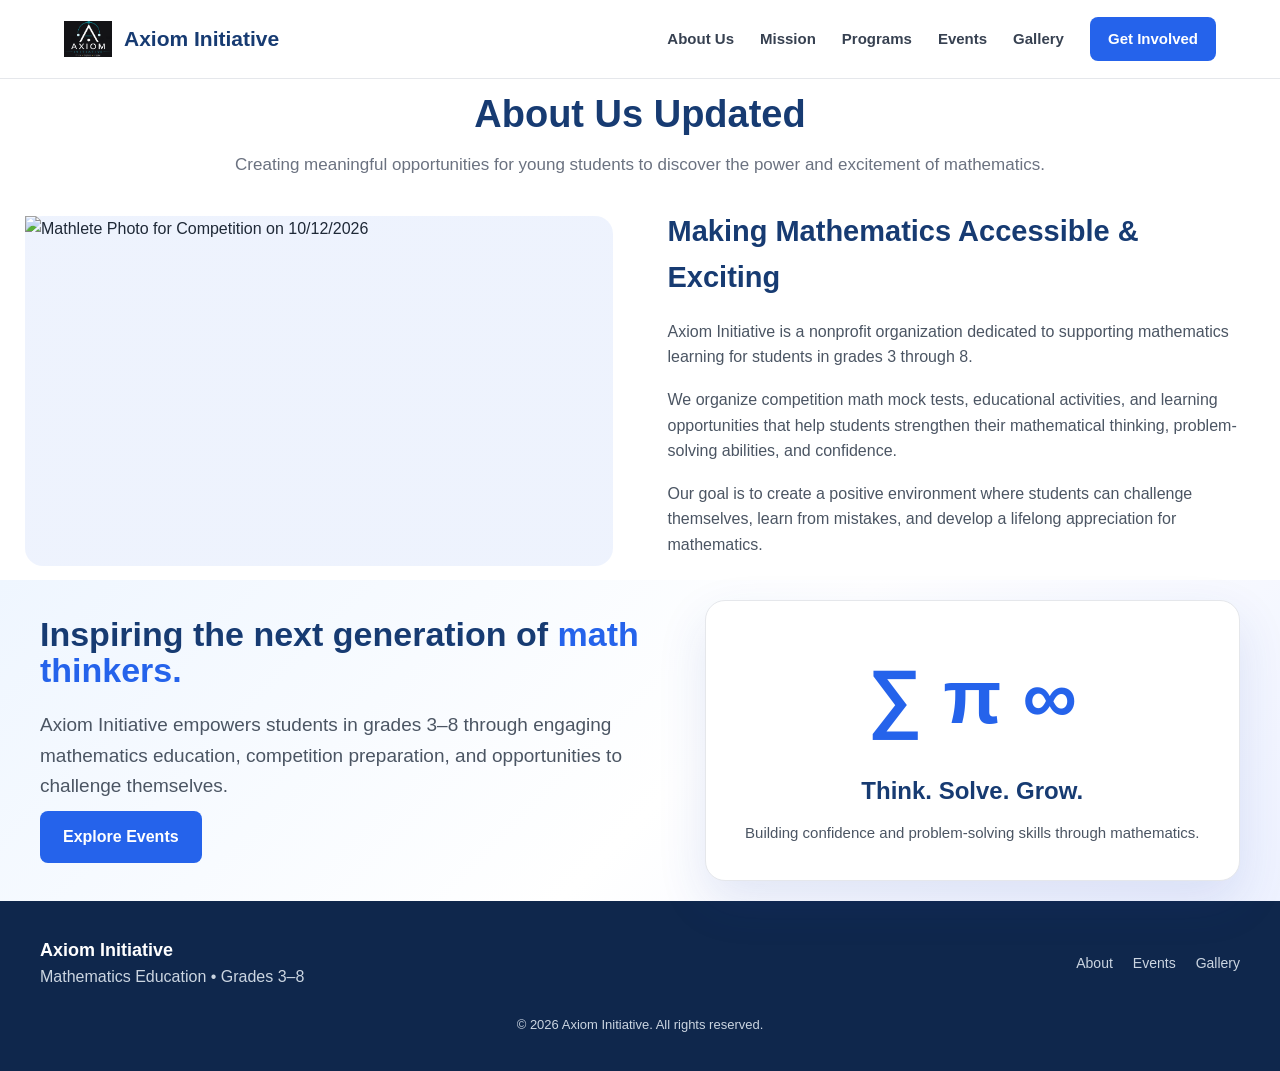
==== about.html @ 8241c3e2 "Update about.html" ====
<!DOCTYPE html>
<!DOCTYPE html>
<html lang="en">
 <head>
  <meta charset="utf-8"/>
  <meta content="width=device-width, initial-scale=1.0" name="viewport"/>
  <meta content="Axiom Initiative provides math education, competition preparation, mock tests, and learning opportunities for students in grades 3-8." name="description"/>
  <title>
   Axiom Initiative | About Us
  </title>
  <link href="styles.css" rel="stylesheet"/>
 </head>
 <body>
  <header>
   <div class="navbar">
    <a class="logo" href="about.html">
     <!-- Replace with your actual logo -->
     <img alt="Axiom Initiative Logo" src="images/AxiomInitiative.png"/>
     <span>
      Axiom Initiative
     </span>
    </a>
    <nav>
     <a href="about.html">
      About Us
     </a>
     <a href="mission.html">
      Mission
     </a>
     <a href="program.html">
      Programs
     </a>
     <a href="events.html">
      Events
     </a>
     <a href="gallery.html">
      Gallery
     </a>
     <a class="nav-button" href="contact.html">
      Get Involved
     </a>
    </nav>
   </div>
  </header>
  <main>
   <section class="about" id="about">
    <div class="about-container">
     <div class="section-heading">
      <h2>
       About Us Updated
      </h2>
      <p>
       Creating meaningful opportunities for young students
            to discover the power and excitement of mathematics.
      </p>
    </div>
     <div class="about-grid">
      <div class="about-image">
       <img alt="Mathlete Photo for Competition on 10/12/2026" src="images/MathletesPhoto.jpg"/>
      </div>
      <div class="about-content">
       <h3>
        Making Mathematics Accessible &amp; Exciting
       </h3>
       <p>
        Axiom Initiative is a nonprofit organization dedicated
              to supporting mathematics learning for students in
              grades 3 through 8.
       </p>
       <p>
        We organize competition math mock tests, educational
              activities, and learning opportunities that help
              students strengthen their mathematical thinking,
              problem-solving abilities, and confidence.
       </p>
       <p>
        Our goal is to create a positive environment where
              students can challenge themselves, learn from mistakes,
              and develop a lifelong appreciation for mathematics.
       </p>
      </div>
     </div>
    </div>
   </section>
   <section class="hero" id="home">
    <div class="hero-container">
     <div>
      <h1>
       Inspiring the next generation of
       <span>
        math thinkers.
       </span>
      </h1>
      <p>
       Axiom Initiative empowers students in grades 3–8 through
            engaging mathematics education, competition preparation,
            and opportunities to challenge themselves.
      </p>
      <div class="hero-buttons">
       <a class="button button-primary" href="events.html">
        Explore Events
       </a>
      </div>
     </div>
     <div class="hero-card">
      <div class="math-symbols">
       ∑ π ∞
      </div>
      <h3>
       Think. Solve. Grow.
      </h3>
      <p>
       Building confidence and problem-solving skills
            through mathematics.
      </p>
     </div>
    </div>
   </section>
  </main>
  <footer>
   <div class="footer-container">
    <div>
     <div class="footer-brand">
      Axiom Initiative
     </div>
     <div>
      Mathematics Education • Grades 3–8
     </div>
    </div>
    <div class="footer-links">
     <a href="about.html">
      About
     </a>
     <a href="events.html">
      Events
     </a>
     <a href="gallery.html">
      Gallery
     </a>
    </div>
   </div>
   <div style="text-align:center; margin-top:25px; font-size:13px;">
    © 2026 Axiom Initiative. All rights reserved.
   </div>
  </footer>
 </body>
</html>
---- styles.css ----
* {
      margin: 0;
      padding: 0;
      box-sizing: border-box;
    }

    html {
      scroll-behavior: smooth;
    }

    body {
      font-family: Arial, Helvetica, sans-serif;
      line-height: 1.6;
      color: #1f2937;
      background: #ffffff;
    }

    a {
      text-decoration: none;
      color: inherit;
    }

    img {
      max-width: 100%;
      display: block;
    }

    /* ---------- Header ---------- */

    header {
      position: sticky;
      top: 0;
      z-index: 1000;
      background: rgba(255, 255, 255, 0.96);
      border-bottom: 1px solid #e5e7eb;
      backdrop-filter: blur(10px);
    }

    .navbar {
      max-width: 1200px;
      margin: auto;
      padding: 15px 24px;
      display: flex;
      align-items: center;
      justify-content: space-between;
    }

    .logo {
      display: flex;
      align-items: center;
      gap: 12px;
      font-weight: 800;
      font-size: 21px;
      color: #173b72;
    }

    .logo img {
      width: 48px;
      height: 48px;
      object-fit: contain;
    }

    nav {
      display: flex;
      gap: 26px;
      align-items: center;
    }

    nav a {
      font-size: 15px;
      font-weight: 600;
      color: #374151;
      transition: color 0.2s;
    }

    nav a:hover {
      color: #2563eb;
    }

    .nav-button {
      background: #2563eb;
      color: white;
      padding: 10px 18px;
      border-radius: 8px;
    }

    .nav-button:hover {
      color: white;
      background: #1d4ed8;
    }

    /* ---------- Hero ---------- */

    .hero {
      background:
        linear-gradient(135deg, #eff6ff 0%, #ffffff 55%, #eef2ff 100%);
      padding: 20px 24px 20px;
    }

    .hero-container {
      max-width: 1200px;
      margin: auto;
      display: grid;
      grid-template-columns: 1.1fr 0.9fr;
      align-items: center;
      gap: 10px;
    }

    .hero h1 {
      font-size: clamp(21px, 3vw, 34px);
      line-height: 1.05;
      color: #173b72;
      margin-bottom: 22px;
    }

    .hero h1 span {
      color: #2563eb;
    }

    .hero p {
      max-width: 650px;
      font-size: 19px;
      color: #4b5563;
      margin-bottom: 10px;
    }

    .hero-buttons {
      display: flex;
      flex-wrap: wrap;
      gap: 14px;
    }

    .button {
      display: inline-block;
      padding: 13px 23px;
      border-radius: 8px;
      font-weight: 700;
      transition: 0.2s;
    }

    .button-primary {
      background: #2563eb;
      color: white;
    }

    .button-primary:hover {
      background: #1d4ed8;
    }

    .button-secondary {
      border: 1px solid #cbd5e1;
      background: white;
      color: #173b72;
    }

    .button-secondary:hover {
      background: #f8fafc;
    }

    .hero-card {
      background: white;
      padding: 35px;
      border-radius: 20px;
      box-shadow: 0 20px 50px rgba(30, 64, 175, 0.12);
      border: 1px solid #e5e7eb;
    }

    .math-symbols {
      font-size: 76px;
      text-align: center;
      color: #2563eb;
      font-weight: 800;
      margin-bottom: 15px;
    }

    .hero-card h3 {
      text-align: center;
      color: #173b72;
      margin-bottom: 10px;
      font-size: 24px;
    }

    .hero-card p {
      text-align: center;
      font-size: 15px;
      margin: 0;
    }

    /* ---------- General Sections ---------- */

    section {
      padding: 5px 25px;
    }

    .section-container {
      max-width: 1200px;
      margin: auto;
    }

    .section-heading {
      text-align: center;
      margin-bottom: 30px;
    }

    .section-heading h2 {
      font-size: 38px;
      color: #173b72;
      margin-bottom: 6px;
    }

    .section-heading p {
      max-width: 1000px;
      margin: auto;
      color: #6b7280;
      font-size: 17px;
    }

    /* ---------- About ---------- */

    .about {
      background: white;
    }

    .about-grid {
      display: grid;
      grid-template-columns: 1fr 1fr;
      gap: 55px;
      align-items: center;
    }

    .about-image {
      min-height: 350px;
      border-radius: 18px;
      background:
        linear-gradient(rgba(37, 99, 235, 0.08), rgba(37, 99, 235, 0.08)),
        url("images/about-math.jpg") center/cover;
    }

    .about-content h3 {
      color: #173b72;
      font-size: 29px;
      margin-bottom: 18px;
    }

    .about-content p {
      color: #4b5563;
      margin-bottom: 17px;
    }

    /* ---------- Mission ---------- */

    .mission {
      background: #f8fafc;
    }

    .mission-grid {
      display: grid;
      grid-template-columns: repeat(3, 1fr);
      gap: 25px;
    }

    .mission-card {
      background: white;
      padding: 32px 27px;
      border-radius: 14px;
      border: 1px solid #e5e7eb;
      text-align: center;
    }

    .mission-icon {
      font-size: 38px;
      margin-bottom: 15px;
    }

    .mission-card h3 {
      color: #173b72;
      margin-bottom: 10px;
      font-size: 21px;
    }

    .mission-card p {
      color: #6b7280;
      font-size: 15px;
    }

    /* ---------- Programs ---------- */

    .programs {
      background: white;
    }

    .program-grid {
      display: grid;
      grid-template-columns: repeat(2, 1fr);
      gap: 25px;
    }

    .program-card {
      padding: 32px;
      border-radius: 14px;
      background: #eff6ff;
      border-left: 5px solid #2563eb;
    }

    .program-card h3 {
      color: #173b72;
      margin-bottom: 10px;
      font-size: 22px;
    }

    .program-card p {
      color: #4b5563;
    }

    /* ---------- Events ---------- */

    .events {
      background: #f8fafc;
    }

    .event-card {
      display: grid;
      grid-template-columns: 130px 1fr auto;
      gap: 25px;
      align-items: center;
      background: white;
      padding: 25px;
      margin-bottom: 18px;
      border-radius: 14px;
      border: 1px solid #e5e7eb;
    }

    .event-date {
      text-align: center;
      background: #2563eb;
      color: white;
      padding: 15px;
      border-radius: 10px;
    }

    .event-date strong {
      display: block;
      font-size: 30px;
      line-height: 1;
    }

    .event-date span {
      font-size: 13px;
      text-transform: uppercase;
    }

    .event-info h3 {
      color: #173b72;
      margin-bottom: 5px;
    }

    .event-info p {
      color: #6b7280;
      font-size: 15px;
    }

    .event-button {
      background: #173b72;
      color: white;
      padding: 10px 16px;
      border-radius: 7px;
      font-size: 14px;
      font-weight: 700;
    }

    /* ---------- Gallery ---------- */

    .gallery {
      background: white;
    }

    .gallery-grid {
      display: grid;
      grid-template-columns: repeat(3, 1fr);
      gap: 18px;
    }

    .gallery-item {
      height: 250px;
      border-radius: 13px;
      overflow: hidden;
      background: #e5e7eb;
    }

    .gallery-item img {
      width: 100%;
      height: 100%;
      object-fit: cover;
      transition: transform 0.3s;
    }

    .gallery-item:hover img {
      transform: scale(1.05);
    }

    /* ---------- CTA ---------- */

    .cta {
      background: #173b72;
      color: white;
      text-align: center;
    }

    .cta h2 {
      font-size: 36px;
      margin-bottom: 15px;
    }

    .cta p {
      max-width: 650px;
      margin: 0 auto 25px;
      color: #dbeafe;
    }

    .cta .button {
      background: white;
      color: #173b72;
    }

    /* ---------- Footer ---------- */

    footer {
      background: #0f274c;
      color: #cbd5e1;
      padding: 35px 24px;
    }

    .footer-container {
      max-width: 1200px;
      margin: auto;
      display: flex;
      justify-content: space-between;
      gap: 25px;
      align-items: center;
    }

    .footer-brand {
      color: white;
      font-weight: 700;
      font-size: 18px;
    }

    .footer-links {
      display: flex;
      gap: 20px;
      font-size: 14px;
    }

    /* ---------- Mobile ---------- */

    @media (max-width: 850px) {
      nav {
        display: none;
      }

      .hero-container,
      .about-grid {
        grid-template-columns: 1fr;
      }

      .mission-grid {
        grid-template-columns: 1fr;
      }

      .program-grid {
        grid-template-columns: 1fr;
      }

      .event-card {
        grid-template-columns: 90px 1fr;
      }

      .event-button {
        grid-column: 2;
        width: fit-content;
      }

      .gallery-grid {
        grid-template-columns: repeat(2, 1fr);
      }

      .footer-container {
        flex-direction: column;
        text-align: center;
      }
    }

    @media (max-width: 520px) {
      .hero {
        padding: 65px 20px;
      }

      section {
        padding: 65px 20px;
      }

      .gallery-grid {
        grid-template-columns: 1fr;
      }

      .event-card {
        grid-template-columns: 1fr;
      }

      .event-button {
        grid-column: auto;
      }
    }
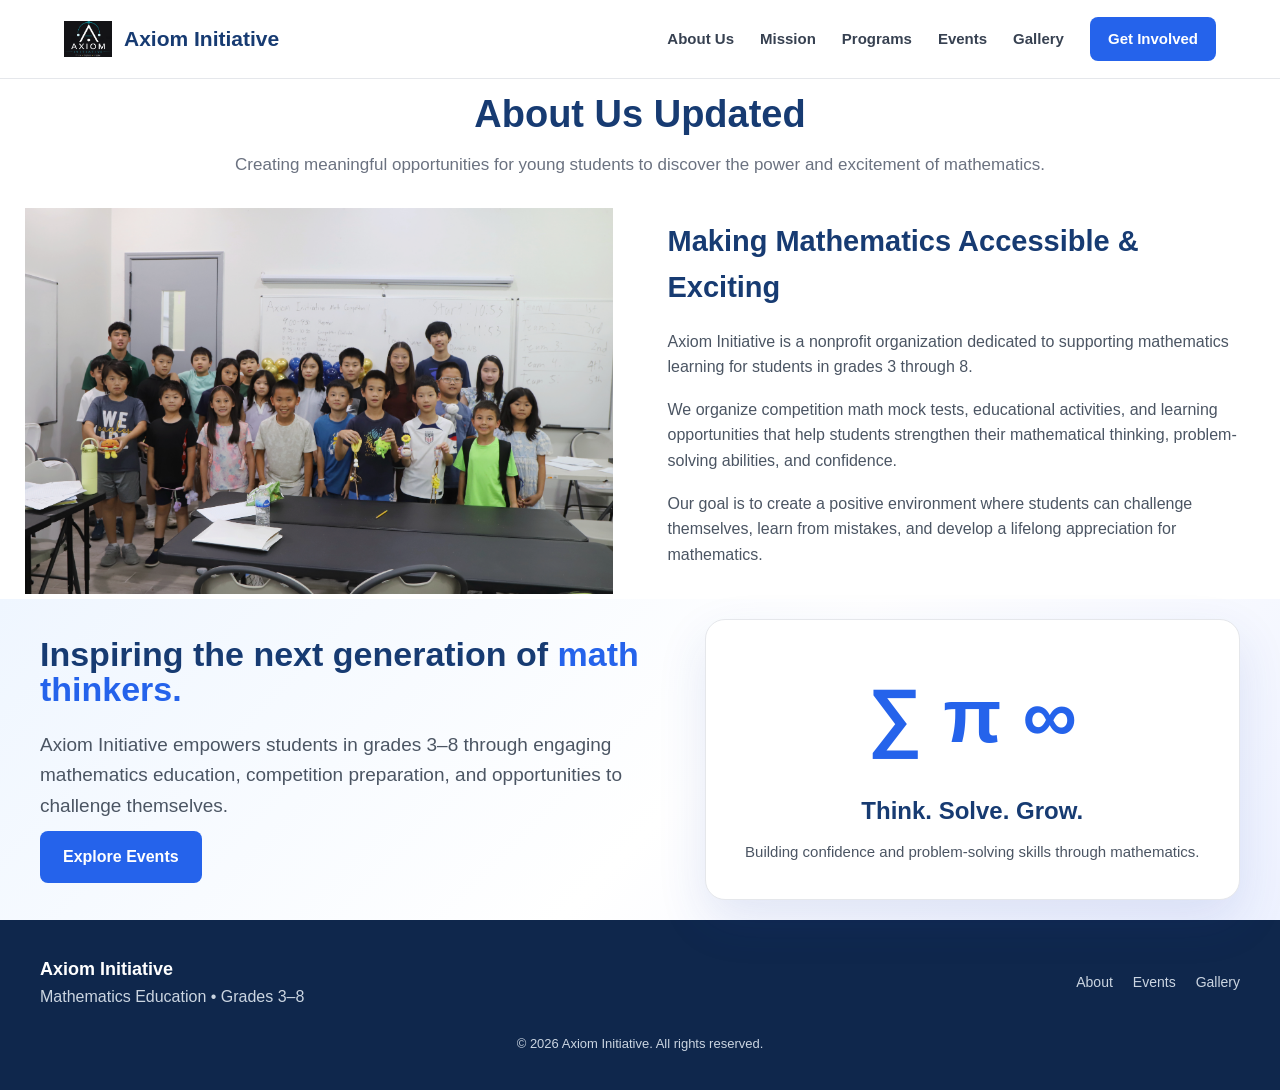
==== commit fdac0a7c: "Update about.html" ====
--- a/about.html
+++ b/about.html
@@ -56,7 +56,7 @@
     </div>
      <div class="about-grid">
       <div class="about-image">
-       <img alt="Mathlete Photo for Competition on 10/12/2026" src="images/MathletesPhoto.jpg"/>
+       <img alt="Mathlete Photo for Competition on 10/12/2026" src="images/MathletesPhoto.JPG"/>
       </div>
       <div class="about-content">
        <h3>
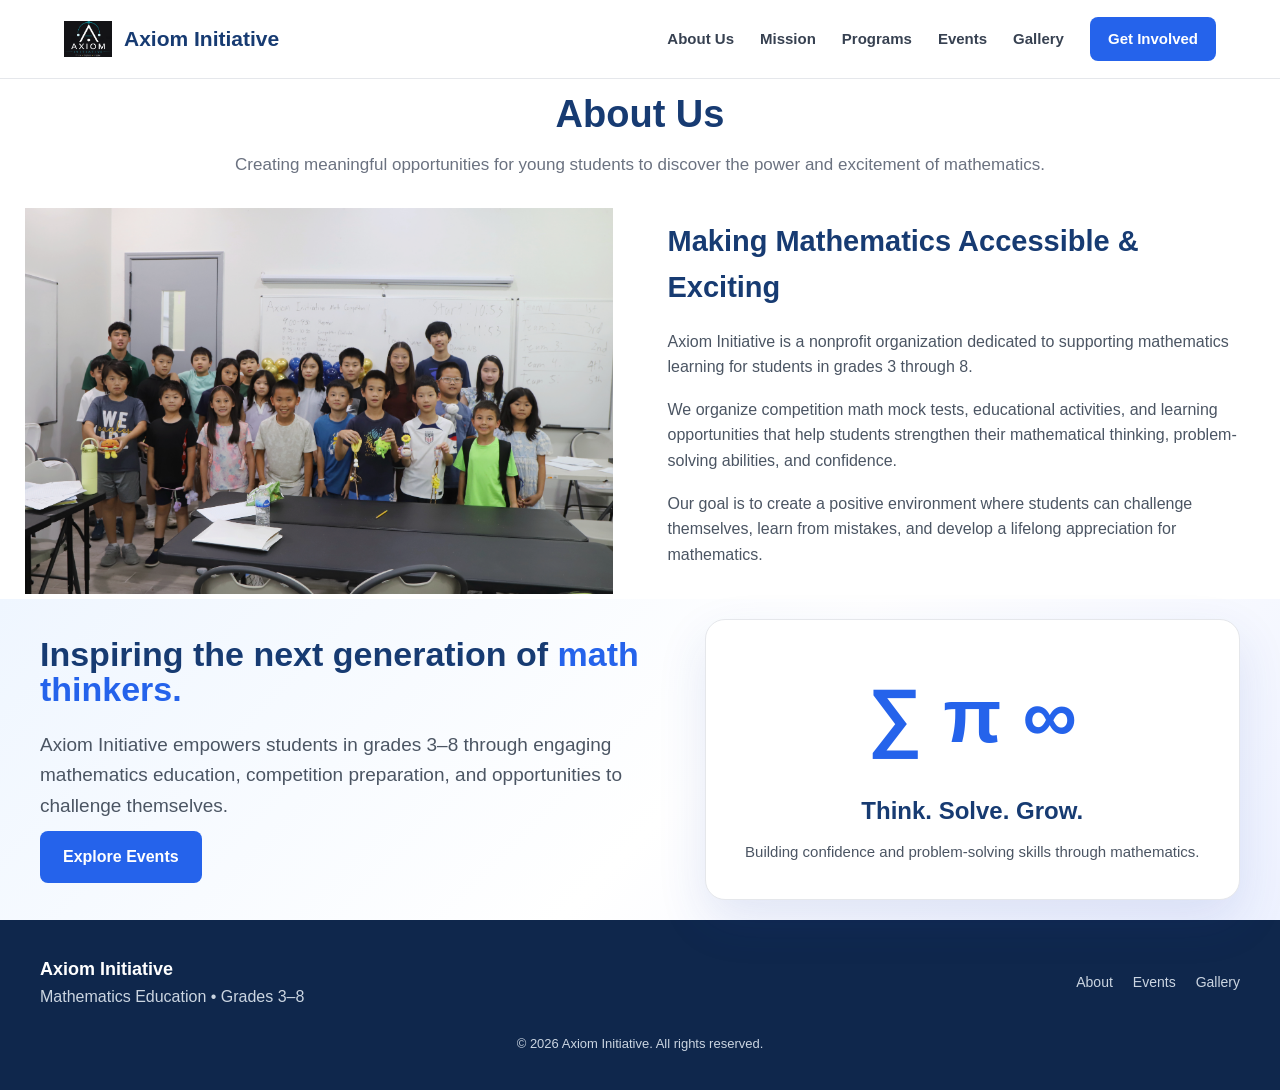
==== commit dcf74678: "Update about.html" ====
--- a/about.html
+++ b/about.html
@@ -20,25 +20,21 @@
       Axiom Initiative
      </span>
     </a>
-    <nav>
-     <a href="about.html">
-      About Us
-     </a>
-     <a href="mission.html">
-      Mission
-     </a>
-     <a href="program.html">
-      Programs
-     </a>
-     <a href="events.html">
-      Events
-     </a>
-     <a href="gallery.html">
-      Gallery
-     </a>
-     <a class="nav-button" href="contact.html">
-      Get Involved
-     </a>
+    <button class="menu-toggle"
+        id="menu-toggle"
+        aria-label="Toggle navigation"
+        aria-expanded="false"
+        aria-controls="main-nav">
+      ☰
+    </button>
+    
+    <nav id="main-nav">
+      <a href="about.html">About Us</a>
+      <a href="mission.html">Mission</a>
+      <a href="program.html">Programs</a>
+      <a href="events.html">Events</a>
+      <a href="gallery.html">Gallery</a>
+      <a href="contact.html" class="nav-button">Get Involved</a>
     </nav>
    </div>
   </header>
@@ -47,7 +43,7 @@
     <div class="about-container">
      <div class="section-heading">
       <h2>
-       About Us Updated
+       About Us
       </h2>
       <p>
        Creating meaningful opportunities for young students
@@ -143,5 +139,17 @@
     © 2026 Axiom Initiative. All rights reserved.
    </div>
   </footer>
+
+  <script>
+     const menuToggle = document.getElementById('menu-toggle');
+     const mainNav = document.getElementById('main-nav');
+   
+     menuToggle.addEventListener('click', () => {
+       const isOpen = mainNav.classList.toggle('open');
+       menuToggle.setAttribute('aria-expanded', isOpen);
+       menuToggle.textContent = isOpen ? '✕' : '☰';
+     });
+   </script>
+  
  </body>
 </html>
--- a/styles.css
+++ b/styles.css
@@ -25,6 +25,52 @@
       max-width: 100%;
       display: block;
     }
+
+   /* Hamburger menu button */
+   .menu-toggle {
+     display: none;
+     background: #2563eb;
+     color: white;
+     border: none;
+     border-radius: 6px;
+     padding: 8px 12px;
+     font-size: 24px;
+     cursor: pointer;
+   }
+   
+   /* Mobile navigation */
+   @media (max-width: 850px) {
+        .navbar {
+          position: relative;
+          flex-wrap: wrap;
+        }
+      
+        .menu-toggle {
+          display: block;
+        }
+      
+        .navbar nav {
+          display: none;
+          flex-direction: column;
+          align-items: stretch;
+          gap: 0;
+          width: 100%;
+          padding-top: 12px;
+        }
+      
+        .navbar nav.open {
+          display: flex;
+        }
+      
+        .navbar nav a {
+          padding: 12px;
+        }
+      
+        .navbar nav .nav-button {
+          text-align: center;
+          margin-top: 6px;
+        }
+   }
 
     /* ---------- Header ---------- */
 
@@ -455,10 +501,6 @@
     /* ---------- Mobile ---------- */
 
     @media (max-width: 850px) {
-      nav {
-        display: none;
-      }
-
       .hero-container,
       .about-grid {
         grid-template-columns: 1fr;
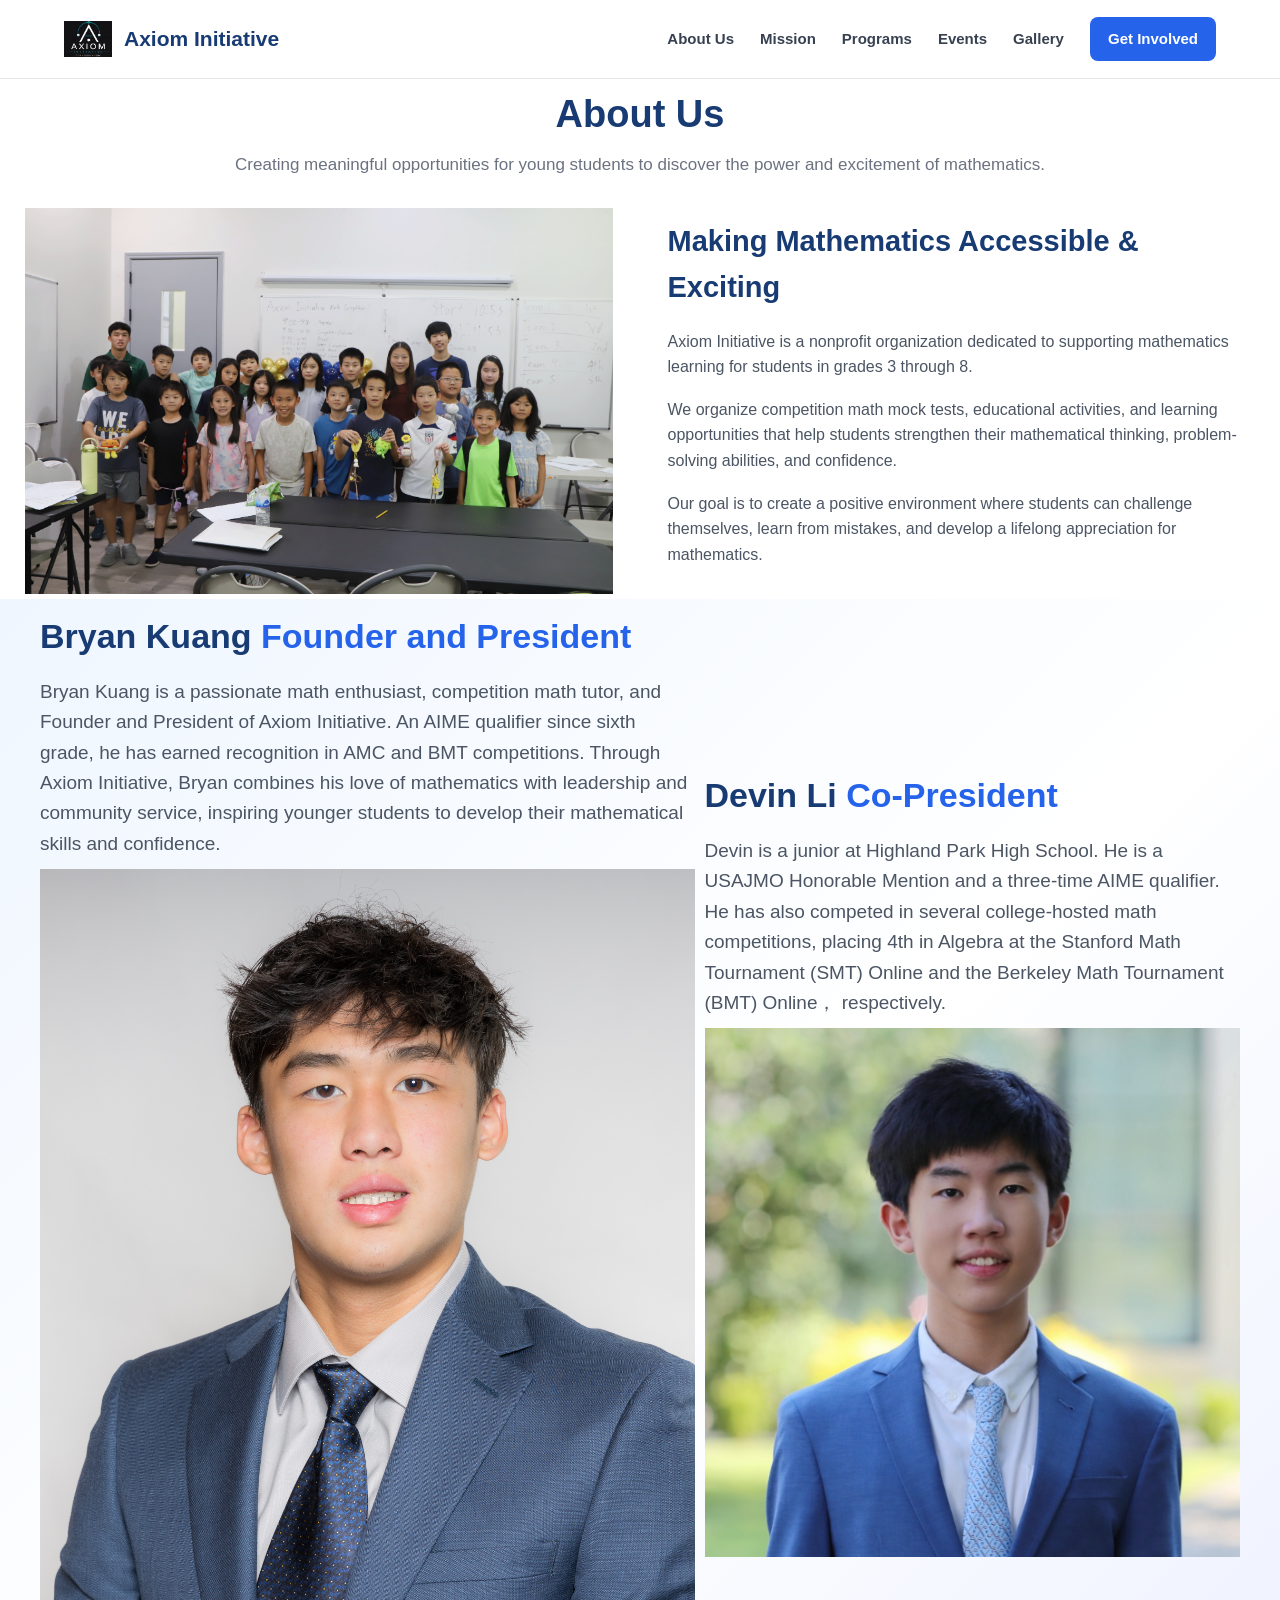
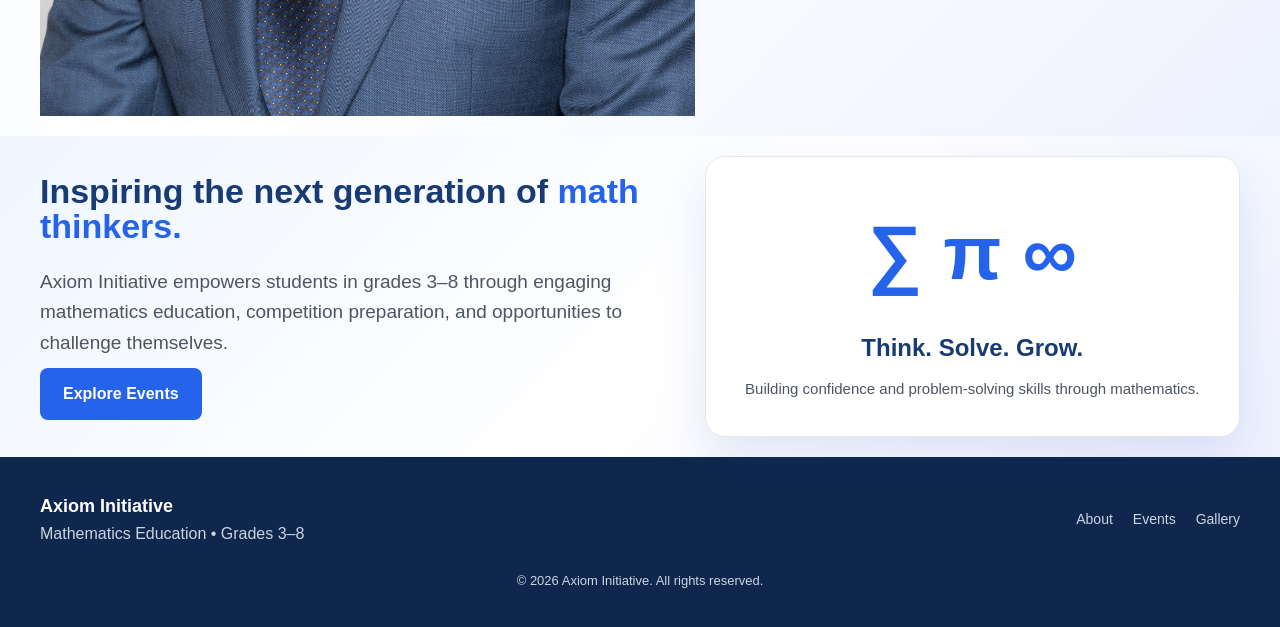
==== commit 7c5bcba8: "Update about.html" ====
--- a/about.html
+++ b/about.html
@@ -78,6 +78,41 @@
      </div>
     </div>
    </section>
+
+   <section class="hero" id="leaders">
+    <div class="hero-container">
+     <div>
+      <h1>
+       Bryan Kuang
+       <span>
+        Founder and President
+       </span>
+      </h1>
+      <p>
+       Bryan Kuang is a passionate math enthusiast, competition math tutor, and Founder and President of Axiom Initiative. An AIME qualifier since sixth grade, he has earned recognition in AMC and BMT competitions. Through Axiom Initiative, Bryan combines his love of mathematics with leadership and community service, inspiring younger students to develop their mathematical skills and confidence.
+      </p>
+      <div class="about-image">
+       <img alt="Bryan Kuang" src="images/Bryan.jpg"/>
+      </div>
+     </div>
+
+     <div>
+      <h1>
+       Devin Li
+       <span>
+        Co-President
+       </span>
+      </h1>
+      <p>
+       Devin is a junior at Highland Park High School. He is a USAJMO Honorable Mention and a three-time AIME qualifier. He has also competed in several college-hosted math competitions, placing 4th in Algebra at the Stanford Math Tournament (SMT) Online and the Berkeley Math Tournament (BMT) Online， respectively.
+       </p>
+      <div class="about-image">
+       <img alt="Devin Li" src="images/DevinBio.jpg"/>
+      </div>
+     </div>
+    </div>
+   </section>
+   
    <section class="hero" id="home">
     <div class="hero-container">
      <div>
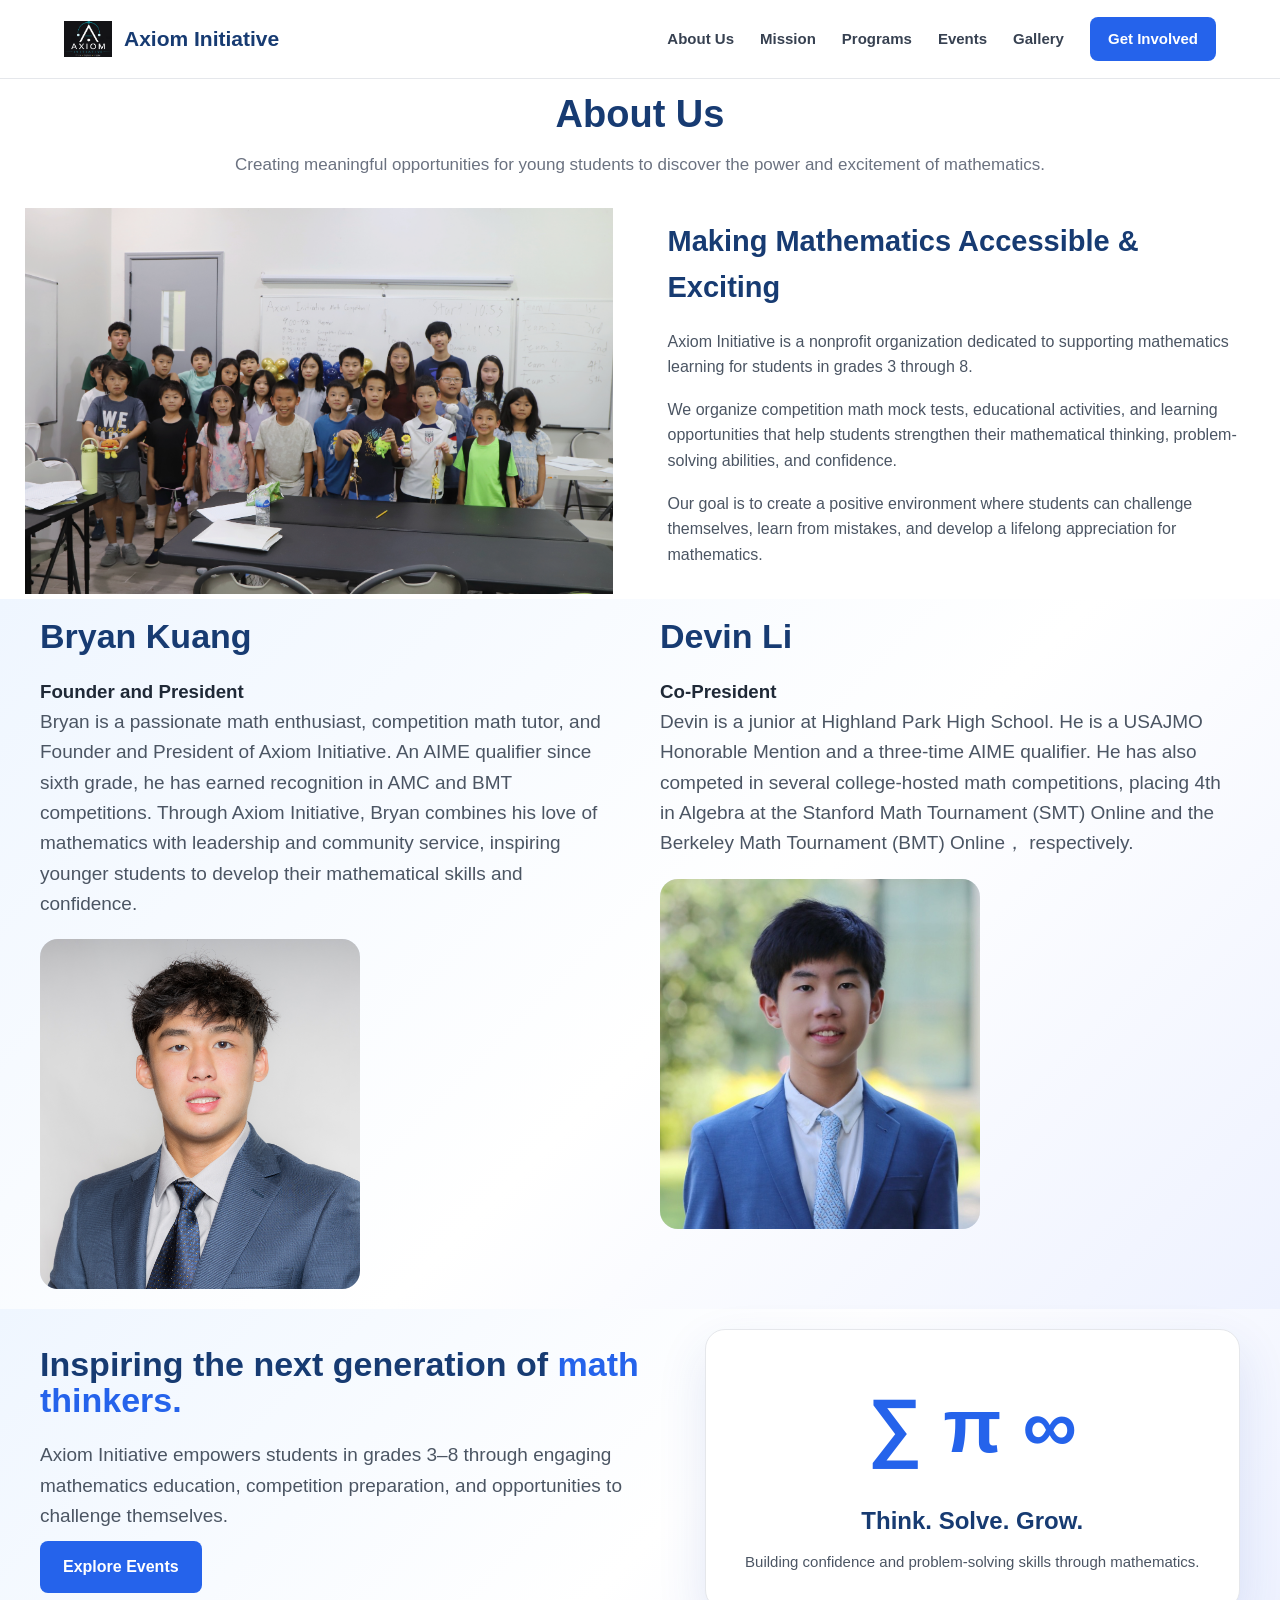
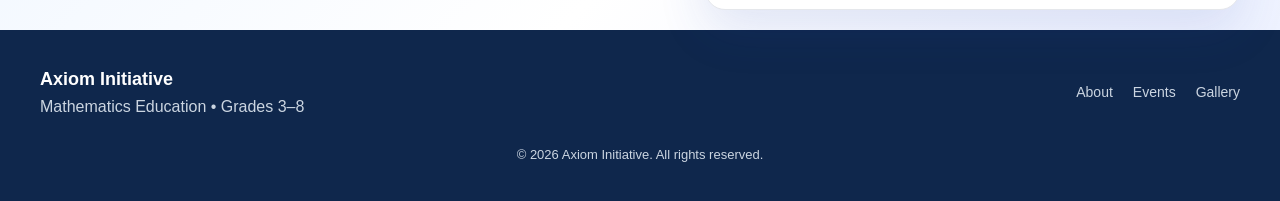
==== commit c4503c13: "Update about.html" ====
--- a/about.html
+++ b/about.html
@@ -82,14 +82,10 @@
    <section class="hero" id="leaders">
     <div class="hero-container">
      <div>
-      <h1>
-       Bryan Kuang
-       <span>
-        Founder and President
-       </span>
-      </h1>
+      <h1>Bryan Kuang</h1>
+      <h3>Founder and President</h3>
       <p>
-       Bryan Kuang is a passionate math enthusiast, competition math tutor, and Founder and President of Axiom Initiative. An AIME qualifier since sixth grade, he has earned recognition in AMC and BMT competitions. Through Axiom Initiative, Bryan combines his love of mathematics with leadership and community service, inspiring younger students to develop their mathematical skills and confidence.
+       Bryan is a passionate math enthusiast, competition math tutor, and Founder and President of Axiom Initiative. An AIME qualifier since sixth grade, he has earned recognition in AMC and BMT competitions. Through Axiom Initiative, Bryan combines his love of mathematics with leadership and community service, inspiring younger students to develop their mathematical skills and confidence.
       </p>
       <div class="about-image">
        <img alt="Bryan Kuang" src="images/Bryan.jpg"/>
@@ -97,12 +93,8 @@
      </div>
 
      <div>
-      <h1>
-       Devin Li
-       <span>
-        Co-President
-       </span>
-      </h1>
+      <h1>Devin Li</h1>
+      <h3>Co-President</h3>
       <p>
        Devin is a junior at Highland Park High School. He is a USAJMO Honorable Mention and a three-time AIME qualifier. He has also competed in several college-hosted math competitions, placing 4th in Algebra at the Stanford Math Tournament (SMT) Online and the Berkeley Math Tournament (BMT) Online， respectively.
        </p>
--- a/styles.css
+++ b/styles.css
@@ -554,4 +554,48 @@
         grid-column: auto;
       }
     }
+
+/* Align Bryan and Devin's profiles at the same top level */
+#leaders .hero-container {
+    display: grid;
+    grid-template-columns: repeat(2, minmax(0, 1fr));
+    gap: 40px;
+    align-items: start;
+}
+
+/* Keep both profile columns aligned */
+#leaders .hero-container > div {
+    min-width: 0;
+}
+
+/* Make both profile pictures the same size */
+#leaders .about-image {
+    width: 100%;
+    max-width: 320px;
+    height: 320px;
+    margin-top: 20px;
+    overflow: hidden;
+}
+
+/* Crop images consistently */
+#leaders .about-image img {
+    width: 100%;
+    height: 100%;
+    object-fit: cover;
+    object-position: center top;
+    display: block;
+}
+
+/* Stack profiles on smaller screens */
+@media (max-width: 768px) {
+    #leaders .hero-container {
+        grid-template-columns: 1fr;
+        gap: 30px;
+    }
+
+    #leaders .about-image {
+        max-width: 320px;
+        height: 320px;
+    }
+}
   
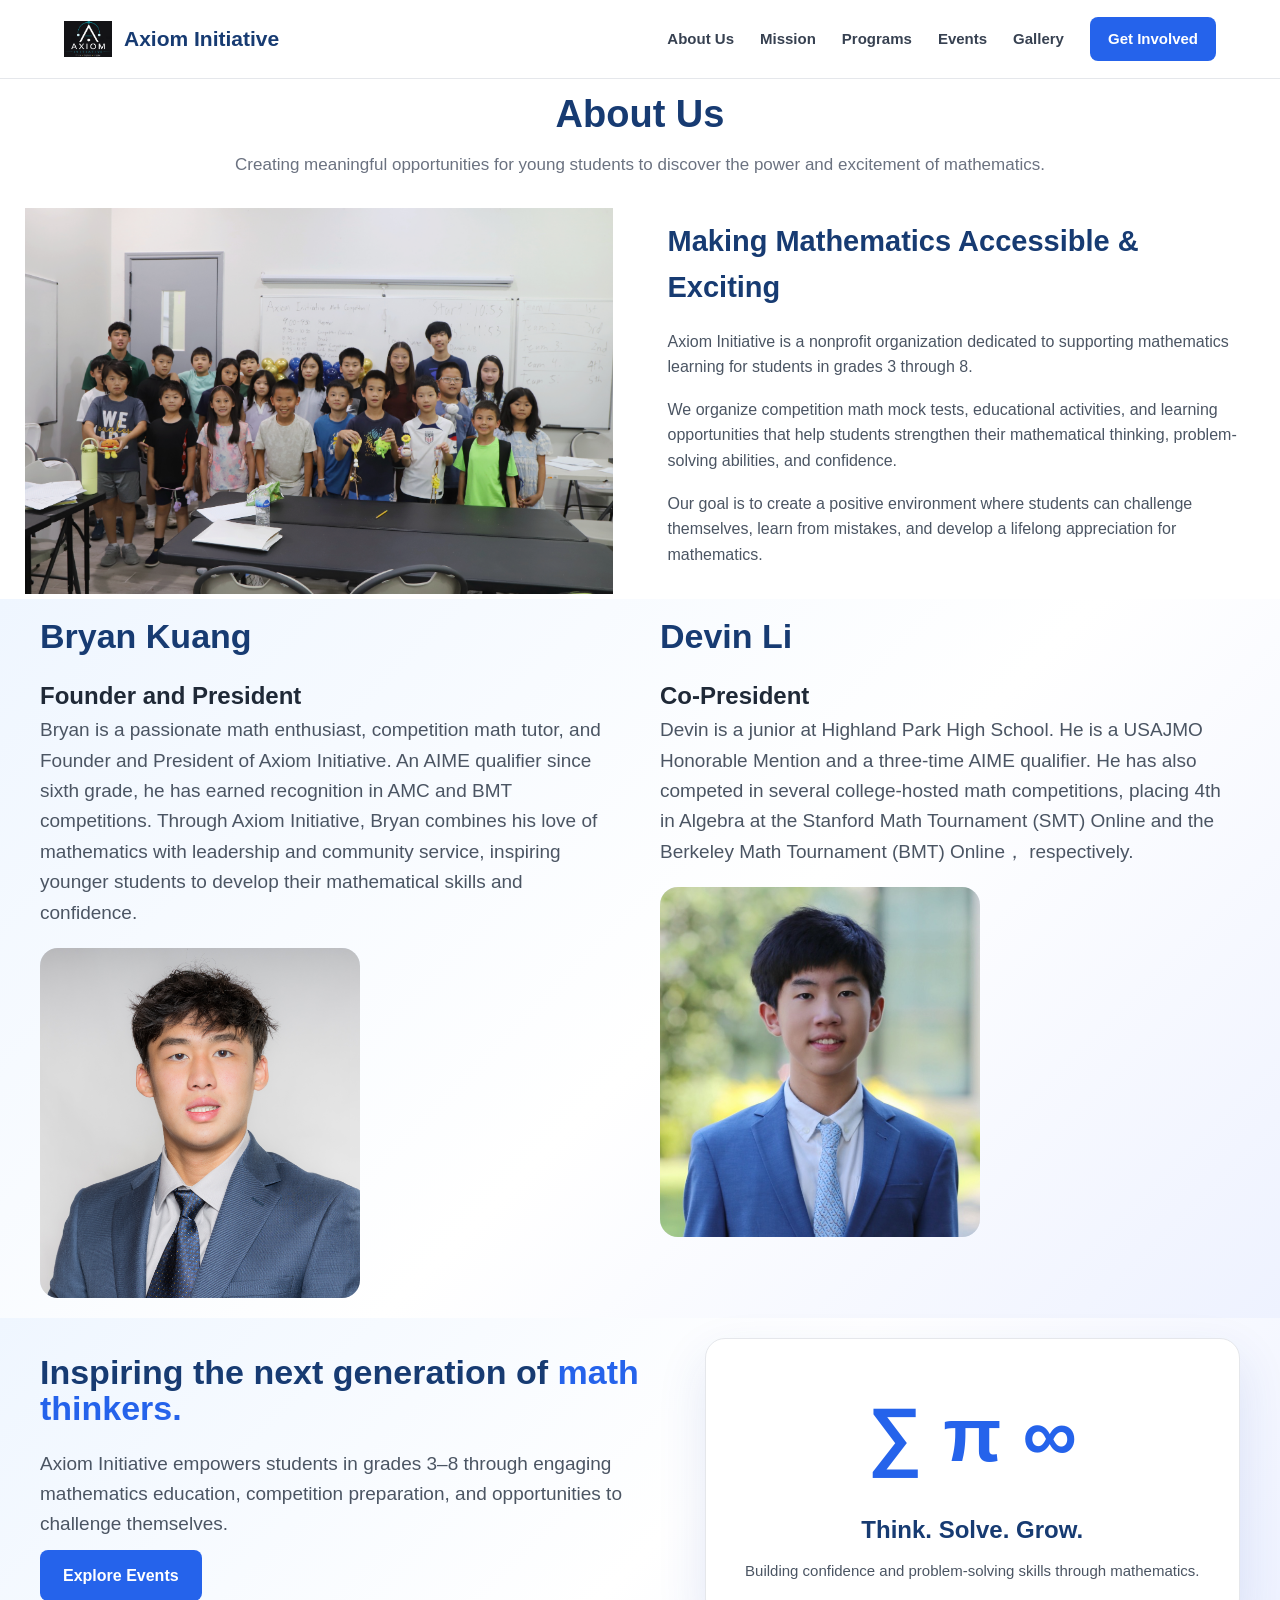
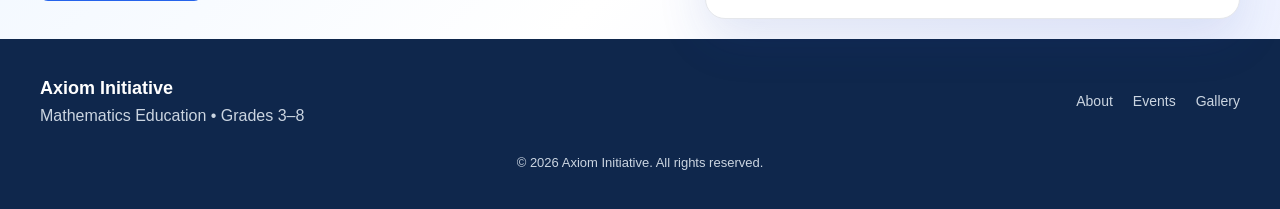
==== commit b127a3a3: "Update about.html" ====
--- a/about.html
+++ b/about.html
@@ -83,7 +83,7 @@
     <div class="hero-container">
      <div>
       <h1>Bryan Kuang</h1>
-      <h3>Founder and President</h3>
+      <h2>Founder and President</h2>
       <p>
        Bryan is a passionate math enthusiast, competition math tutor, and Founder and President of Axiom Initiative. An AIME qualifier since sixth grade, he has earned recognition in AMC and BMT competitions. Through Axiom Initiative, Bryan combines his love of mathematics with leadership and community service, inspiring younger students to develop their mathematical skills and confidence.
       </p>
@@ -94,7 +94,7 @@
 
      <div>
       <h1>Devin Li</h1>
-      <h3>Co-President</h3>
+      <h2>Co-President</h2>
       <p>
        Devin is a junior at Highland Park High School. He is a USAJMO Honorable Mention and a three-time AIME qualifier. He has also competed in several college-hosted math competitions, placing 4th in Algebra at the Stanford Math Tournament (SMT) Online and the Berkeley Math Tournament (BMT) Online， respectively.
        </p>
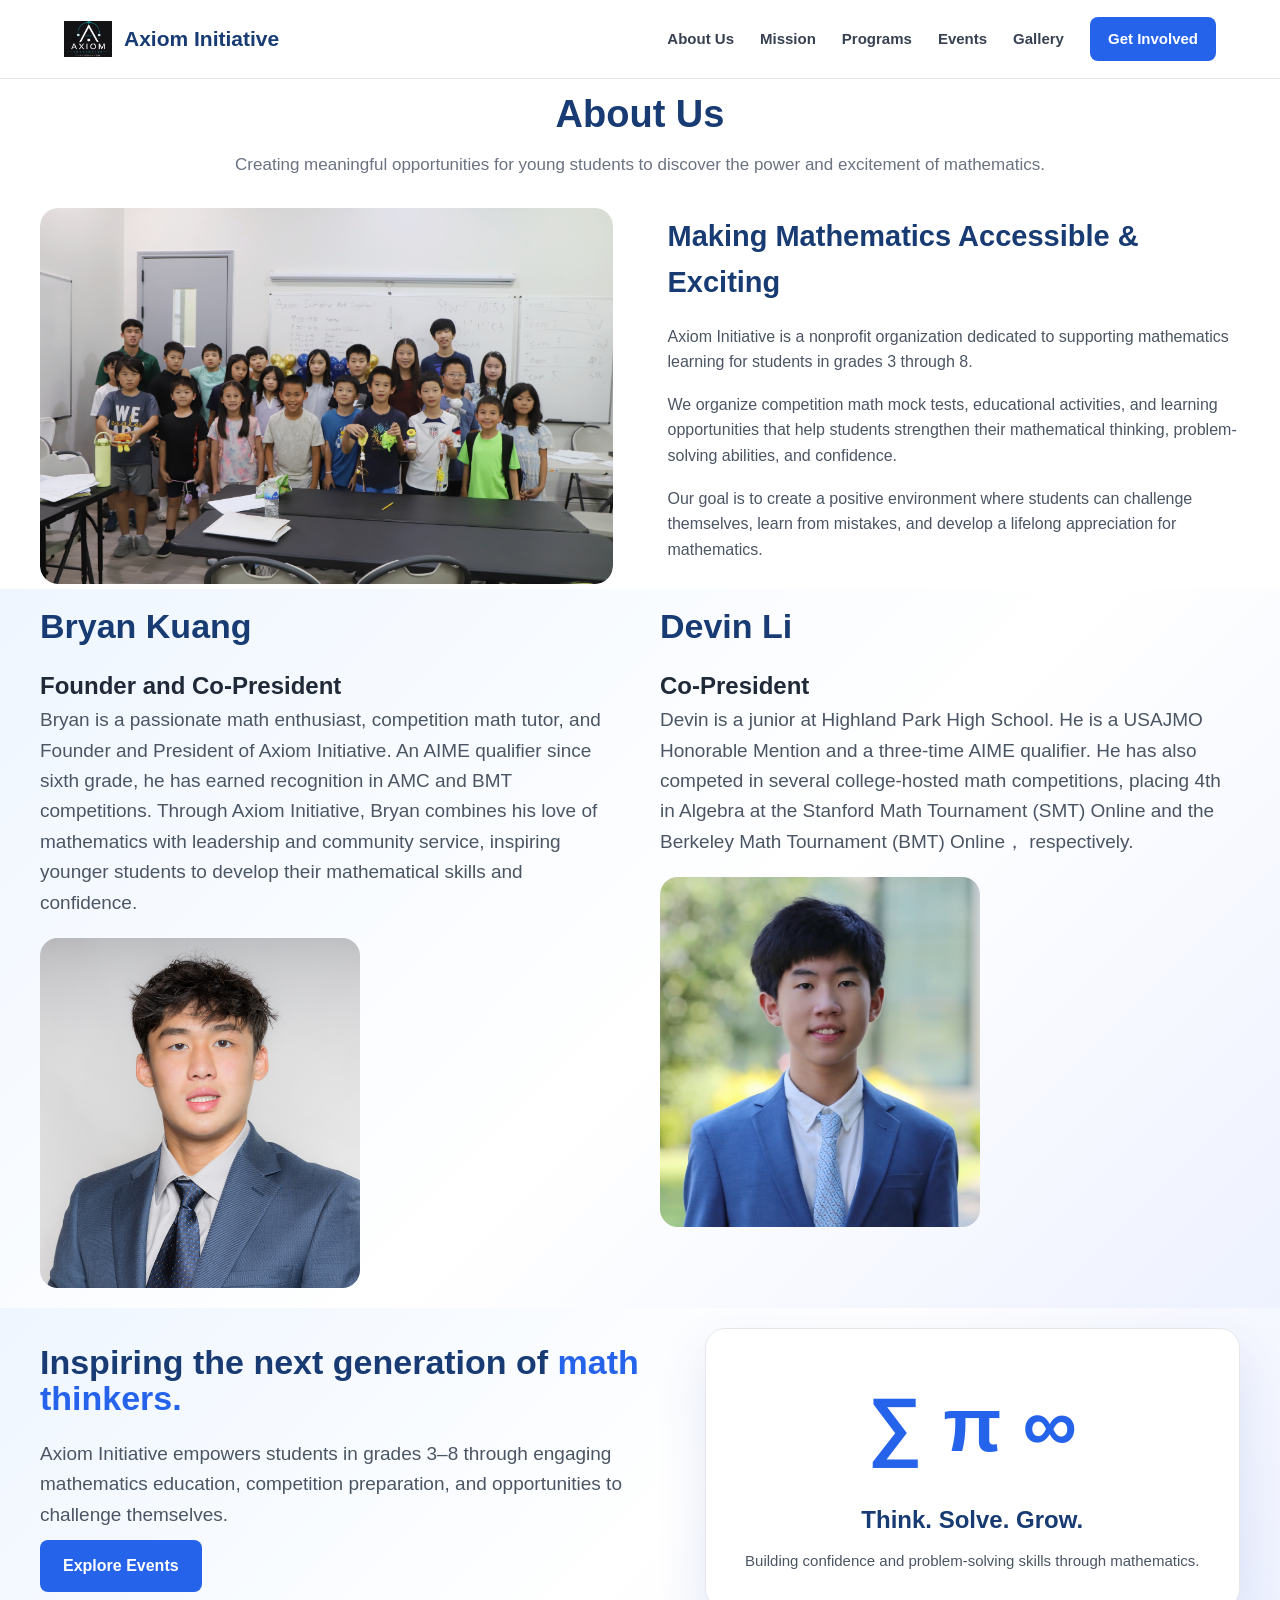
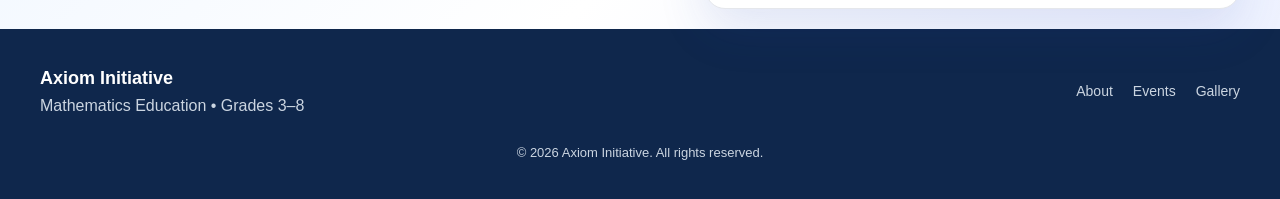
==== commit 7c0f4816: "Update about.html" ====
--- a/about.html
+++ b/about.html
@@ -83,7 +83,7 @@
     <div class="hero-container">
      <div>
       <h1>Bryan Kuang</h1>
-      <h2>Founder and President</h2>
+      <h2>Founder and Co-President</h2>
       <p>
        Bryan is a passionate math enthusiast, competition math tutor, and Founder and President of Axiom Initiative. An AIME qualifier since sixth grade, he has earned recognition in AMC and BMT competitions. Through Axiom Initiative, Bryan combines his love of mathematics with leadership and community service, inspiring younger students to develop their mathematical skills and confidence.
       </p>
--- a/styles.css
+++ b/styles.css
@@ -598,4 +598,163 @@
         height: 320px;
     }
 }
+
+
+/* Align About Us content with the hero section */
+#about .about-container {
+    max-width: 1200px;
+    margin-left: auto;
+    margin-right: auto;
+    width: 100%;
+}
+
+/* Match the About Us grid to the same outer width */
+#about .about-grid {
+    display: grid;
+    grid-template-columns: 1fr 1fr;
+    gap: 55px;
+    align-items: center;
+    width: 100%;
+}
+
+/* Prevent the image and content from overflowing their columns */
+#about .about-grid > .about-image,
+#about .about-grid > .about-content {
+    min-width: 0;
+}
+
+#about .about-grid > .about-image {
+    width: 100%;
+    min-height: auto;
+    height: auto;
+    background: none;
+    overflow: hidden;
+}
+
+#about .about-grid > .about-image img {
+    width: 100%;
+    height: auto;
+    min-height: 0;
+    object-fit: contain;
+    display: block;
+    border-radius: 18px;
+}
+
+/* Match the leaders section's outer width */
+#leaders .hero-container {
+    max-width: 1200px;
+    width: 100%;
+    margin-left: auto;
+    margin-right: auto;
+}
+
+/* Responsive layout */
+@media (max-width: 850px) {
+    #about .about-grid {
+        grid-template-columns: 1fr;
+        gap: 25px;
+    }
+}
+
+/* Upcoming events */
+#upcoming-events {
+    background: #f8fafc;
+}
+
+/* Accomplished events */
+#accomplished-events {
+    background: #ffffff;
+    border-top: 1px solid #e5e7eb;
+}
+
+/* Keep event buttons consistent */
+.event-button {
+    display: inline-block;
+    text-align: center;
+    white-space: nowrap;
+}
+
+/* ---------- Event Gallery ---------- */
+
+.event-gallery {
+    max-width: 1050px;
+    margin: 0 auto 55px;
+}
+
+.event-gallery-heading {
+    margin-bottom: 25px;
+    padding: 15px 20px;
+    background: #eff6ff;
+    border-left: 5px solid #2563eb;
+    border-radius: 8px;
+}
+
+.event-gallery-heading h3 {
+    color: #173b72;
+    font-size: 23px;
+    margin-bottom: 5px;
+}
+
+.event-gallery-heading p {
+    color: #6b7280;
+    font-size: 15px;
+}
+
+/* Photo Grid */
+
+.gallery-grid {
+    display: grid;
+    grid-template-columns: repeat(3, 300px);
+    justify-content: center;
+    gap: 25px;
+}
+
+.gallery-item {
+    width: 300px;
+    background: white;
+    border-radius: 12px;
+    overflow: hidden;
+    border: 1px solid #e5e7eb;
+    box-shadow: 0 4px 12px rgba(0,0,0,0.06);
+}
+
+.gallery-item img {
+    width: 100%;
+    height: 200px;
+    object-fit: contain;
+    display: block;
+    background: #f8fafc;
+}
+
+.gallery-item h4 {
+    padding: 12px 8px;
+    text-align: center;
+    color: #173b72;
+    font-size: 16px;
+}
+
+/* Tablet */
+
+@media (max-width: 1000px) {
+    .gallery-grid {
+        grid-template-columns: repeat(2, 300px);
+    }
+}
+
+/* Phone */
+
+@media (max-width: 650px) {
+    .gallery-grid {
+        grid-template-columns: minmax(0, 300px);
+    }
+
+    .gallery-item {
+        width: 100%;
+    }
+
+    .event-gallery-heading h3 {
+        font-size: 19px;
+    }
+}
+
   
